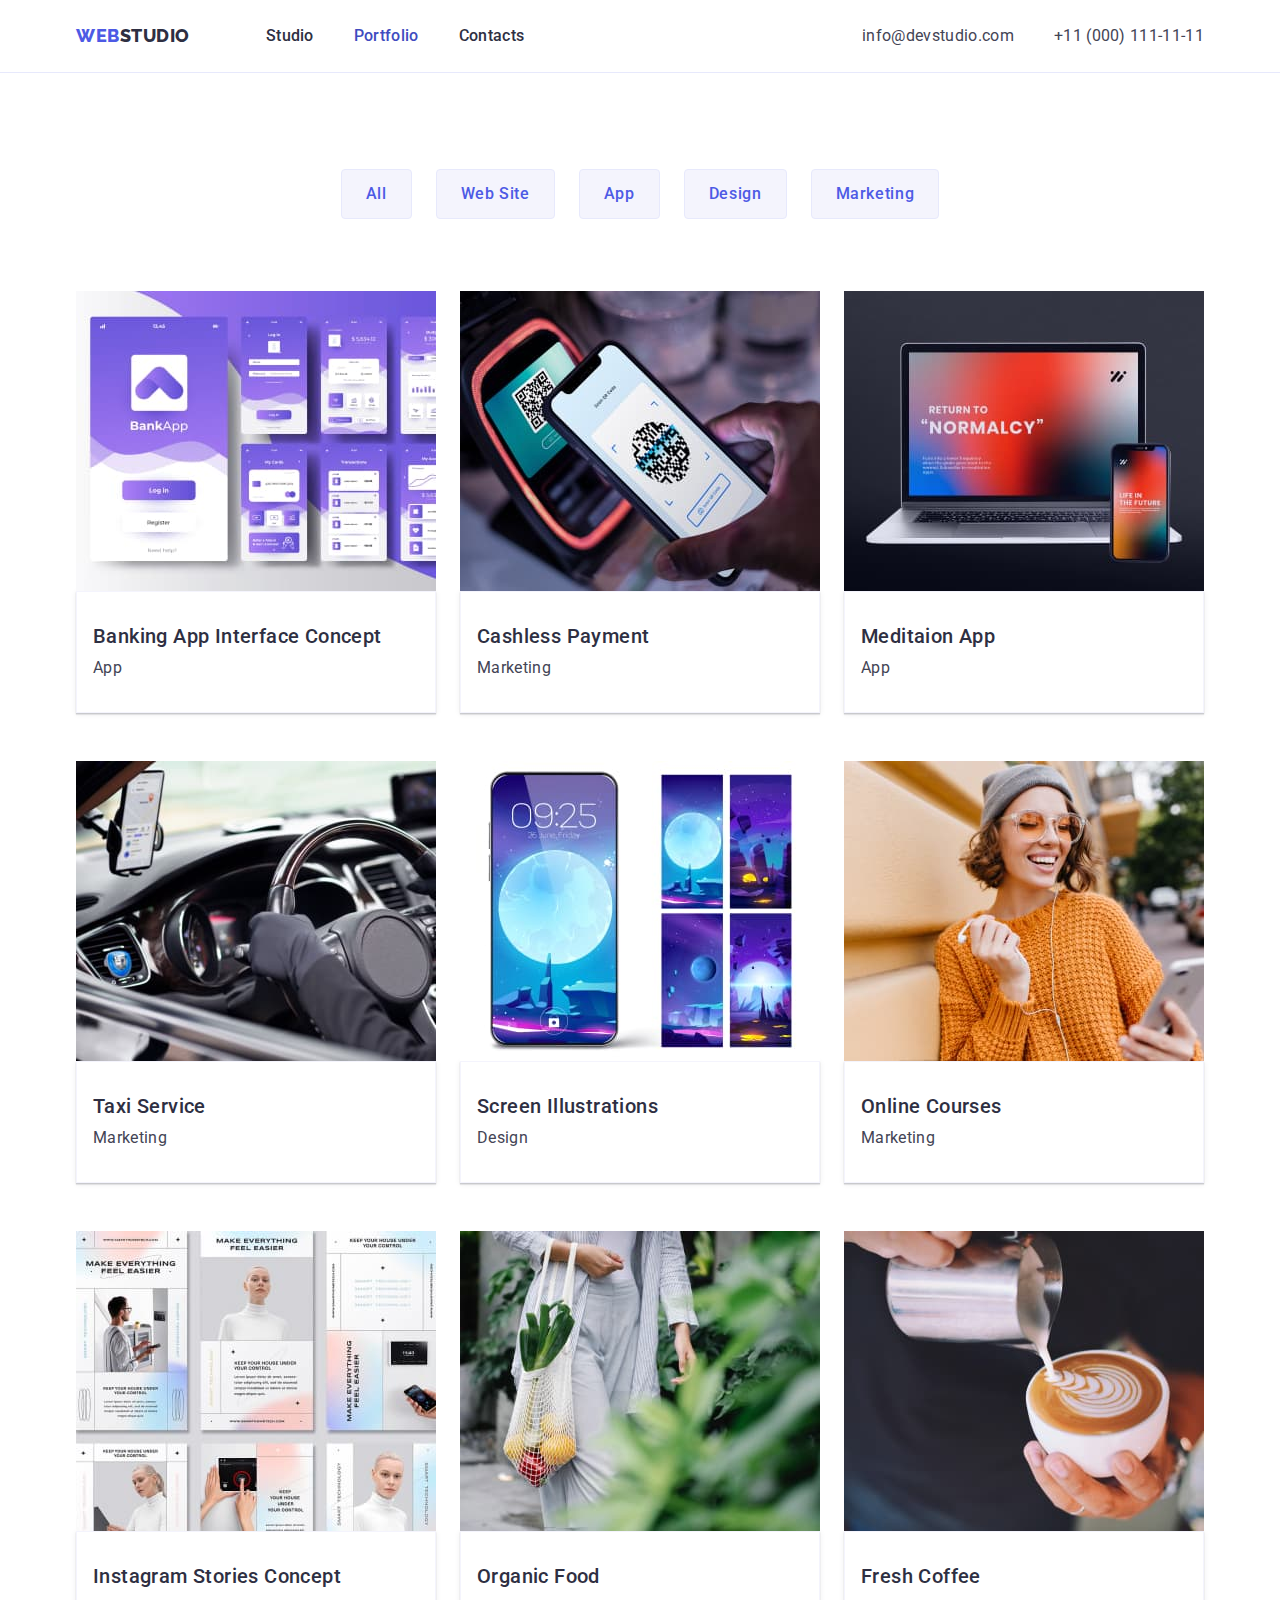
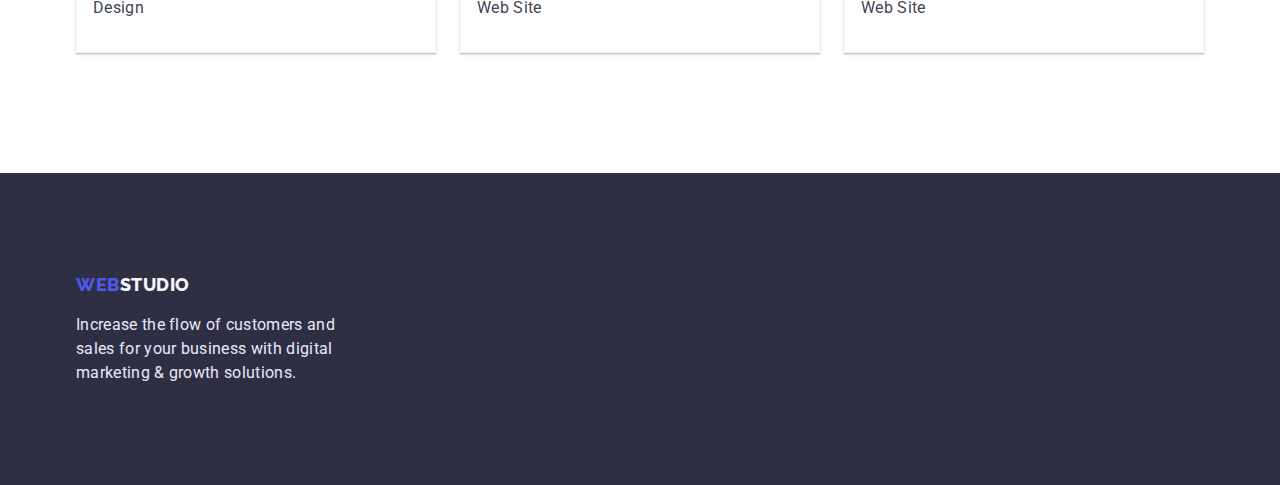
==== portfolio.html @ fc983c30 "Initial commit" ====
<!DOCTYPE html>
<html lang="en">
  <head>
    <meta charset="UTF-8" />
    <meta http-equiv="X-UA-Compatible" content="IE=edge" />
    <meta name="viewport" content="width=device-width, initial-scale=1.0" />
    <title>Web Studio (Version 3.0)</title>
    <link rel="preconnect" href="https://fonts.googleapis.com" />
    <link rel="preconnect" href="https://fonts.gstatic.com" crossorigin />
    <link
      href="https://fonts.googleapis.com/css2?family=Raleway:wght@800&family=Roboto:wght@400;500;700;900&display=swap"
      rel="stylesheet"
    />
    <link
      rel="stylesheet"
      href="https://cdnjs.cloudflare.com/ajax/libs/modern-normalize/1.0.0/modern-normalize.min.css"
    />
    <link href="./css/style.css" rel="stylesheet" type="text/css" />
  </head>
  <body>
    <!-- Main menu -->
    <header class="header-main">
      <div class="header-container container">
        <nav class="nav-menu">
          <a class="logo-text" href="./index.html"
            ><span class="logo-color">Web</span>Studio</a
          >
          <ul class="nav-list">
            <li><a class="nav-link" href="./index.html">Studio</a></li>
            <li>
              <a class="nav-link current" href="./portfolio.html">Portfolio</a>
            </li>
            <li><a class="nav-link" href="">Contacts</a></li>
          </ul>
        </nav>
        <!-- Address Block -->
        <address class="address-block">
          <ul class="address-list">
            <li>
              <a class="address-list-item" href="mailto:info@devstudio.com"
                >info@devstudio.com
              </a>
            </li>
            <li>
              <a class="address-list-item" href="tel:+110001111111"
                >+11 (000) 111-11-11</a
              >
            </li>
          </ul>
        </address>
      </div>
    </header>
    <!-- Base menu -->
    <main>
      <!-- Section main -->
      <section class="section section-main">
        <h1 class="visually-hidden"></h1>
        <!-- List filters buttons -->
        <div class="container">
          <ul class="filters-list">
            <li><button class="filter-btn" type="button">All</button></li>
            <li><button class="filter-btn" type="button">Web Site</button></li>
            <li><button class="filter-btn" type="button">App</button></li>
            <li><button class="filter-btn" type="button">Design</button></li>
            <li><button class="filter-btn" type="button">Marketing</button></li>
          </ul>
          <!-- list cards -->
          <ul class="list-cards">
            <li class="card-item">
              <a href="#" class="link link-portfolio-cards">
                <img
                  src="./images/port 1.jpg"
                  alt="banking app"
                  width="360"
                  height="300"
                />
                <div class="card-wrap-gallery">
                  <h2 class="title-card">Banking App Interface Concept</h2>
                  <p class="text-card">App</p>
                </div>
              </a>
            </li>
            <li class="card-item">
              <a href="#" class="link link-portfolio-cards">
                <img
                  src="./images/port 2.jpg"
                  alt="Cashless Payment"
                  width="360"
                  height="300"
                />
                <div class="card-wrap-gallery">
                  <h2 class="title-card">Cashless Payment</h2>
                  <p class="text-card">Marketing</p>
                </div>
              </a>
            </li>
            <li class="card-item">
              <a href="#" class="link link-portfolio-cards">
                <img
                  src="./images/port 3.jpg"
                  alt="Meditaion App"
                  width="360"
                  height="300"
                />
                <div class="card-wrap-gallery">
                  <h2 class="title-card">Meditaion App</h2>
                  <p class="text-card">App</p>
                </div>
              </a>
            </li>
            <li class="card-item">
              <a href="#" class="link link-portfolio-cards">
                <img
                  src="./images/port 4.jpg"
                  alt="Taxi Service"
                  width="360"
                  height="300"
                />
                <div class="card-wrap-gallery">
                  <h2 class="title-card">Taxi Service</h2>
                  <p class="text-card">Marketing</p>
                </div>
              </a>
            </li>
            <li class="card-item">
              <a href="#" class="link link-portfolio-cards">
                <img
                  src="./images/port 5.jpg"
                  alt="Screen Illustrations"
                  width="360"
                  height="300"
                />
                <div class="card-wrap-gallery">
                  <h2 class="title-card">Screen Illustrations</h2>
                  <p class="text-card">Design</p>
                </div>
              </a>
            </li>
            <li class="card-item">
              <a href="#" class="link link-portfolio-cards">
                <img
                  src="./images/port 6.jpg"
                  alt="Online Courses"
                  width="360"
                  height="300"
                />
                <div class="card-wrap-gallery">
                  <h2 class="title-card">Online Courses</h2>
                  <p class="text-card">Marketing</p>
                </div>
              </a>
            </li>
            <li class="card-item">
              <a href="#" class="link link-portfolio-cards">
                <img
                  src="./images/port 7.jpg"
                  alt="Instagram Stories Concept"
                  width="360"
                  height="300"
                />
                <div class="card-wrap-gallery">
                  <h2 class="title-card">Instagram Stories Concept</h2>
                  <p class="text-card">Design</p>
                </div>
              </a>
            </li>
            <li class="card-item">
              <a href="#" class="link link-portfolio-cards">
                <img
                  src="./images/port 8.jpg"
                  alt="Organic Food"
                  width="360"
                  height="300"
                />
                <div class="card-wrap-gallery">
                  <h2 class="title-card">Organic Food</h2>
                  <p class="text-card">Web Site</p>
                </div>
              </a>
            </li>
            <li class="card-item">
              <a href="#" class="link-portfolio-cards">
                <img
                  src="./images/port 9.jpg"
                  alt="Fresh Coffee"
                  width="360"
                  height="300"
                />
                <div class="card-wrap-gallery">
                  <h2 class="title-card">Fresh Coffee</h2>
                  <p class="text-card">Web Site</p>
                </div>
              </a>
            </li>
          </ul>
        </div>
      </section>
    </main>
    <!-- footer -->
    <footer class="footer">
      <div class="container">
        <a class="footer-logo-text" href="./index.html"
          ><span class="logo-color">Web</span>Studio</a
        >
        <p class="text-footer">
          Increase the flow of customers and sales for your business with
          digital marketing & growth solutions.
        </p>
      </div>
    </footer>
  </body>
</html>
---- css/style.css ----
h1,
h2,
h3,
p {
  margin-top: 0;
  margin-bottom: 0;
}
ul {
  margin: 0;
  padding-left: 0;
}
button {
  cursor: pointer;
}
img {
  display: block;
}

body {
  font-family: "Roboto", sans-serif;
}
:root {
  --color-nav: #2e2f42;
  --hover-focus-color-nav: #434455;
  --color-change-logo: #4d5ae5;
  --color-background: #ffffff;
  --color-btn: #f4f4fd;
  --color-footer: #e7e9fc;
  --color-address: #404bbf;
}
.section {
  padding-top: 120px;
  padding-bottom: 120px;
}
/* Header */
.header-main {
  border-bottom: 1px solid var(--color-footer);
  padding-top: 24px;
  padding-bottom: 24px;
}
.container {
  width: 1158px;
  padding-left: 15px;
  padding-right: 15px;
  margin-left: auto;
  margin-right: auto;
}
.header-container {
  display: flex;
  align-items: center;
}
.address-block {
  margin-left: auto;
}
.address-list {
  display: flex;
  align-items: center;
}
.nav-link:hover,
.nav-link:focus,
.nav-link.current {
  color: var(--color-address);
}
.nav-menu {
  display: flex;
}
.nav-link {
  font-weight: 500;
  font-size: 16px;
  line-height: 1.5;
  letter-spacing: 0.02em;
  color: var(--color-nav);
  text-decoration: none;
}

.logo-text {
  font-family: "Raleway";
  font-weight: 800;
  font-size: 18px;
  line-height: 1.33;
  letter-spacing: 0.03em;
  text-transform: uppercase;
  color: var(--color-nav);
  text-decoration: none;

  margin-right: 76px;
}
.logo-color {
  color: var(--color-change-logo);
}

.nav-list {
  list-style-type: none;
  display: flex;
  gap: 40px;
}

.nav-list-item {
  font-weight: 500;
  font-size: 16px;
  line-height: 1.5;
  letter-spacing: 0.02em;
  color: var(--color-nav);
}
/* address list */
.address-list {
  list-style-type: none;
  display: flex;
  gap: 40px;
}
.address-list-item {
  text-decoration: none;
  color: var(--hover-focus-color-nav);
  font-style: normal;
  font-weight: 400;
  font-size: 16px;
  line-height: 1.5;
  letter-spacing: 0.02em;
}

.address-list-item:hover,
.address-list-item:focus {
  color: var(--color-address);
}
.visually-hidden {
  position: absolute;
  white-space: nowrap;
  width: 1px;
  height: 1px;
  overflow: hidden;
  border: 0;
  padding: 0;
  clip: rect(0 0 0 0);
  clip-path: inset(50%);
  margin: -1px;
}
/* section hero */
.section-hero {
  background: var(--color-nav);

  padding-top: 188px;
  padding-bottom: 188px;
}
.hero-content {
  max-width: 496px;
  margin-left: auto;
  margin-right: auto;
}
.list-features {
  list-style-type: none;
}
.title-btn {
  font-weight: 700;
  font-size: 56px;
  line-height: 1.1;
  text-align: center;
  letter-spacing: 0.02em;
  color: var(--color-background);
}
.btn:hover,
.btn:focus {
  background: var(--color-address);
}
.btn {
  font-family: "Roboto";
  background: var(--color-change-logo);
  font-weight: 500;
  font-size: 16px;
  line-height: 1.5;
  letter-spacing: 0.04em;
  color: var(--color-background);
  cursor: pointer;
  border: 0;

  box-shadow: 0px 4px 4px rgb(0 0 0 / 15%);
  margin-top: 48px;
  margin-left: auto;
  margin-right: auto;
  padding: 16px 32px;
  display: block;
  border-radius: 4px;
}
/* Features section */

.item-features,
.item-skills,
.item-team {
  list-style-type: none;
}
.list-features {
  display: flex;
  gap: 24px;
}
.title-features {
  font-weight: 500;
  font-size: 20px;
  line-height: 1.2;
  letter-spacing: 0.02em;
  color: var(--color-nav);
}
.text-features {
  font-size: 16px;
  line-height: 1.2;
  letter-spacing: 0.02em;
  color: var(--hover-focus-color-nav);

  margin-top: 8px;
}
/* section skills */
.section-skills {
  padding-top: 0;
}
.list-skills {
  display: flex;
  gap: 24px;
}
.title-section {
  font-weight: 700;
  font-size: 36px;
  line-height: 1.11;
  letter-spacing: 0.02em;
  text-transform: capitalize;
  color: var(--color-nav);

  margin-bottom: 72px;
  text-align: center;
}

/* section team */
.section-team {
  background: var(--color-btn);
}
.list-team {
  display: flex;
  gap: 24px;
}
.title-name {
  font-weight: 500;
  font-size: 20px;
  line-height: 1.2;
  letter-spacing: 0.02em;
  color: var(--color-nav);

  text-align: center;
  margin-bottom: 8px;
}
.title-major {
  font-size: 16px;
  line-height: 1.5;
  letter-spacing: 0.02em;
  color: var(--hover-focus-color-nav);

  text-align: center;
}
.wrap-card {
  padding: 32px 16px;
  box-shadow: 0px 1px 6px rgba(46, 47, 66, 0.08),
    0px 1px 1px rgba(46, 47, 66, 0.16), 0px 2px 1px rgba(46, 47, 66, 0.08);
  border-radius: 0px 0px 4px 4px;
  background: var(--color-background);
}
/* footer */
.footer-logo-text {
  font-family: "Raleway";
  font-weight: 800;
  font-size: 18px;
  line-height: 1.33;
  font-weight: 800;
  letter-spacing: 0.03em;
  text-transform: uppercase;
  color: var(--color-btn);
  text-decoration: none;
}
.text-footer {
  font-weight: 400;
  font-size: 16px;
  line-height: 1.5;
  letter-spacing: 0.02em;
  color: var(--color-footer);

  margin-top: 16px;
  display: block;
  width: 264px;
}
.footer {
  background: var(--color-nav);
  padding-top: 100px;
  padding-bottom: 100px;
}
/* styles for portfolio */
/* filters buttons */
.section-main {
  padding-top: 96px;
}
.filter-btn:hover,
.filter-btn:focus {
  background-color: var(--color-address);
  color: var(--color-background);
}
.filter-btn {
  font-family: "Roboto";
  font-weight: 500;
  font-size: 16px;
  line-height: 1.5;
  letter-spacing: 0.04em;
  color: var(--color-change-logo);
  cursor: pointer;
  background-color: var(--color-btn);

  padding: 12px 24px;
  border: 1px solid #e7e9fc;
  border-radius: 4px;
}
.filters-list {
  list-style-type: none;
  display: flex;
  gap: 24px;
  justify-content: center;
  margin-bottom: 72px;
}

/* list cards */
.list-cards {
  display: flex;
  gap: 48px 24px;
  flex-wrap: wrap;
}
.card-item {
  list-style-type: none;
}
.title-card {
  font-weight: 500;
  font-size: 20px;
  line-height: 1.2;
  letter-spacing: 0.02em;
  color: var(--color-nav);
}
.text-card {
  font-weight: 400;
  font-size: 16px;
  line-height: 1.5;
  letter-spacing: 0.02em;
  color: var(--hover-focus-color-nav);

  padding-top: 8px;
}
.card-wrap-gallery {
  border: 0.5px solid var(--color-btn);
  box-shadow: 0px 1px 6px rgba(46, 47, 66, 0.08),
    0px 1px 1px rgba(46, 47, 66, 0.16), 0px 2px 1px rgba(46, 47, 66, 0.08);
  padding: 32px 16px 32px 16px;
}
.link-portfolio-cards {
  text-decoration: none;
}
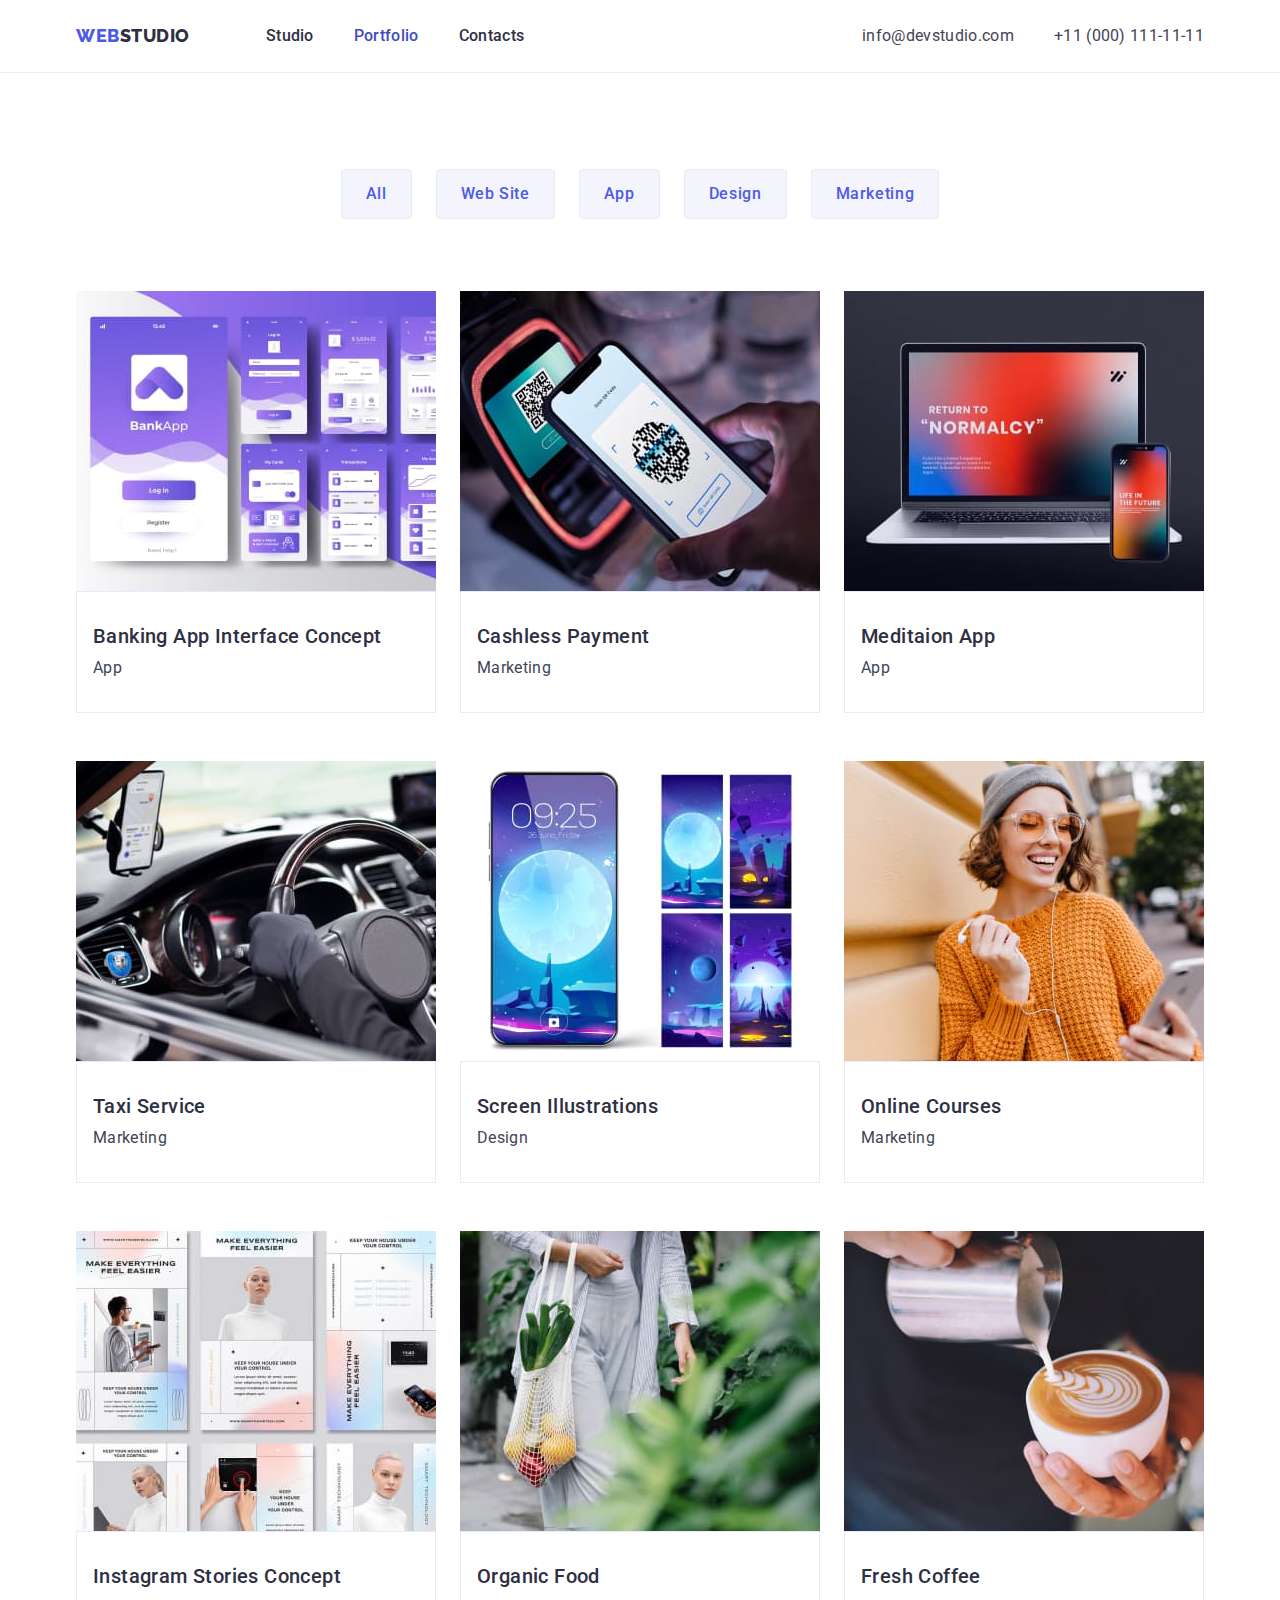
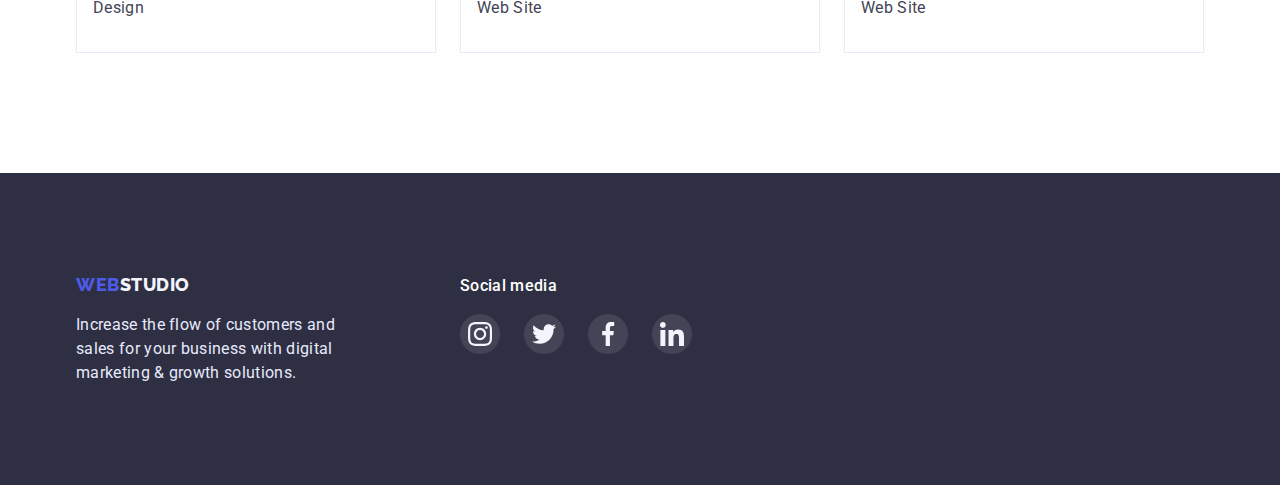
==== commit c468d305: "dz4 complete" ====
--- a/portfolio.html
+++ b/portfolio.html
@@ -199,13 +199,48 @@
     <!-- footer -->
     <footer class="footer">
       <div class="container">
-        <a class="footer-logo-text" href="./index.html"
-          ><span class="logo-color">Web</span>Studio</a
-        >
-        <p class="text-footer">
-          Increase the flow of customers and sales for your business with
-          digital marketing & growth solutions.
-        </p>
+        <div class="footer-container">
+          <a class="footer-logo-text" href="./index.html"
+            ><span class="logo-color">Web</span>Studio</a
+          >
+          <p class="text-footer">
+            Increase the flow of customers and sales for your business with
+            digital marketing & growth solutions.
+          </p>
+        </div>
+        <div class="footer-social-media">
+          <p class="footer-title">Social media</p>
+          <ul class="footer-list">
+            <li class="footer-item">
+              <a class="footer-link" href="#">
+                <svg class="footer-icon" width="24" height="24">
+                  <use href="/images/icons.svg#icon-instagram"></use>
+                </svg>
+              </a>
+            </li>
+            <li class="footer-item">
+              <a class="footer-link" href="#">
+                <svg class="footer-icon" width="24" height="24">
+                  <use href="/images/icons.svg#icon-twitter"></use>
+                </svg>
+              </a>
+            </li>
+            <li class="footer-item">
+              <a class="footer-link" href="#">
+                <svg class="footer-icon" width="24" height="24">
+                  <use href="/images/icons.svg#icon-facebook"></use>
+                </svg>
+              </a>
+            </li>
+            <li class="footer-item">
+              <a class="footer-link" href="#">
+                <svg class="footer-icon" width="24" height="24">
+                  <use href="/images/icons.svg#icon-linkedin"></use>
+                </svg>
+              </a>
+            </li>
+          </ul>
+        </div>
       </div>
     </footer>
   </body>
--- a/css/style.css
+++ b/css/style.css
@@ -27,6 +27,8 @@
   --color-btn: #f4f4fd;
   --color-footer: #e7e9fc;
   --color-address: #404bbf;
+  --color-icon: #8e8f99;
+  --color-hover-footer-icon: #31d0aa;
 }
 .section {
   padding-top: 120px;
@@ -138,6 +140,16 @@
 .section-hero {
   background: var(--color-nav);
 
+  margin-left: auto;
+  margin-right: auto;
+  max-width: 1440px;
+  background-image: linear-gradient(
+      to right,
+      rgba(46, 47, 66, 0.7),
+      rgba(46, 47, 66, 0.7)
+    ),
+    url(../images/people-office.jpg);
+
   padding-top: 188px;
   padding-bottom: 188px;
 }
@@ -181,7 +193,7 @@
   border-radius: 4px;
 }
 /* Features section */
-
+.list-features-icon,
 .item-features,
 .item-skills,
 .item-team {
@@ -190,6 +202,16 @@
 .list-features {
   display: flex;
   gap: 24px;
+}
+.features-icon {
+  display: flex;
+  justify-content: center;
+  align-items: center;
+  width: 264px;
+  height: 112px;
+  border-radius: 4px;
+  margin-bottom: 8px;
+  background-color: var(--color-btn);
 }
 .title-features {
   font-weight: 500;
@@ -258,6 +280,69 @@
     0px 1px 1px rgba(46, 47, 66, 0.16), 0px 2px 1px rgba(46, 47, 66, 0.08);
   border-radius: 0px 0px 4px 4px;
   background: var(--color-background);
+}
+.list-social-media-team {
+  display: flex;
+  gap: 24px;
+  list-style-type: none;
+}
+.item-social-media {
+  width: 40px;
+  height: 40px;
+  margin-top: 8px;
+}
+.link-social-media {
+  background-color: var(--color-change-logo);
+  width: 100%;
+  height: 100%;
+  display: flex;
+  justify-content: center;
+  align-items: center;
+  border-radius: 50%;
+}
+
+.item-team {
+  box-shadow: 0px 1px 6px rgba(46, 47, 66, 0.08),
+    0px 1px 1px rgba(46, 47, 66, 0.16), 0px 2px 1px rgba(46, 47, 66, 0.08);
+  border-radius: 0px 0px 4px 4px;
+}
+.link-social-media:is(:hover, :focus) {
+  background-color: var(--color-address);
+}
+/* Customers */
+.customers {
+  font-weight: 700;
+  font-size: 36px;
+  line-height: 1.11;
+  text-align: center;
+  margin-bottom: 72px;
+  letter-spacing: 0.02em;
+  text-transform: capitalize;
+  color: var(--color-nav);
+}
+.list-customers {
+  display: flex;
+  gap: 24px;
+  list-style-type: none;
+  justify-content: center;
+}
+.customers-link {
+  display: flex;
+  justify-content: center;
+  align-items: center;
+  border: 1px solid var(--color-icon);
+  border-radius: 4px;
+  width: 168px;
+  height: 88px;
+  fill: var(--color-icon) #8e8f99;
+}
+.customers-link:is(:hover, :focus) {
+  fill: var(--color-address);
+  border-color: var(--color-address);
+}
+.customers-icon {
+  width: 104px;
+  height: 56px;
 }
 /* footer */
 .footer-logo-text {
@@ -282,11 +367,56 @@
   display: block;
   width: 264px;
 }
+.footer .container {
+  display: flex;
+  align-items: baseline;
+}
+.footer-container {
+  margin-right: 120px;
+  max-width: 264px;
+}
 .footer {
   background: var(--color-nav);
   padding-top: 100px;
   padding-bottom: 100px;
 }
+.footer-social-media {
+  font-family: "Roboto";
+  font-weight: 500;
+  font-size: 16px;
+  line-height: 1.5;
+  letter-spacing: 0.02em;
+  color: #ffffff;
+}
+
+.footer-list {
+  display: flex;
+  gap: 24px;
+  margin-top: 16px;
+  list-style-type: none;
+}
+.footer-item {
+  width: 40px;
+  height: 40px;
+}
+.footer-icon {
+  width: 24px;
+  height: 24px;
+}
+
+.footer-link {
+  display: flex;
+  justify-content: center;
+  align-items: center;
+  width: 100%;
+  height: 100%;
+  background: rgba(255, 255, 255, 0.1);
+  border-radius: 50%;
+}
+.footer-link:is(:hover, :focus) {
+  background-color: var(--color-hover-footer-icon);
+}
+
 /* styles for portfolio */
 /* filters buttons */
 .section-main {
@@ -296,6 +426,8 @@
 .filter-btn:focus {
   background-color: var(--color-address);
   color: var(--color-background);
+  box-shadow: 0px 3px 1px rgba(0, 0, 0, 0.1), 0px 2px 1px rgba(0, 0, 0, 0.08),
+    0px 2px 2px rgba(0, 0, 0, 0.12);
 }
 .filter-btn {
   font-family: "Roboto";
@@ -308,7 +440,7 @@
   background-color: var(--color-btn);
 
   padding: 12px 24px;
-  border: 1px solid #e7e9fc;
+  border: 1px solid var(--color-footer);
   border-radius: 4px;
 }
 .filters-list {
@@ -346,10 +478,15 @@
 }
 .card-wrap-gallery {
   border: 0.5px solid var(--color-btn);
+  /* box-shadow: 0px 1px 6px rgba(46, 47, 66, 0.08),
+    0px 1px 1px rgba(46, 47, 66, 0.16), 0px 2px 1px rgba(46, 47, 66, 0.08); */
+  padding: 32px 16px 32px 16px;
+  border: 1px solid var(--color-footer);
+}
+.link-portfolio-cards {
+  text-decoration: none;
+}
+.card-wrap-gallery:hover {
   box-shadow: 0px 1px 6px rgba(46, 47, 66, 0.08),
     0px 1px 1px rgba(46, 47, 66, 0.16), 0px 2px 1px rgba(46, 47, 66, 0.08);
-  padding: 32px 16px 32px 16px;
-}
-.link-portfolio-cards {
-  text-decoration: none;
-}
+}
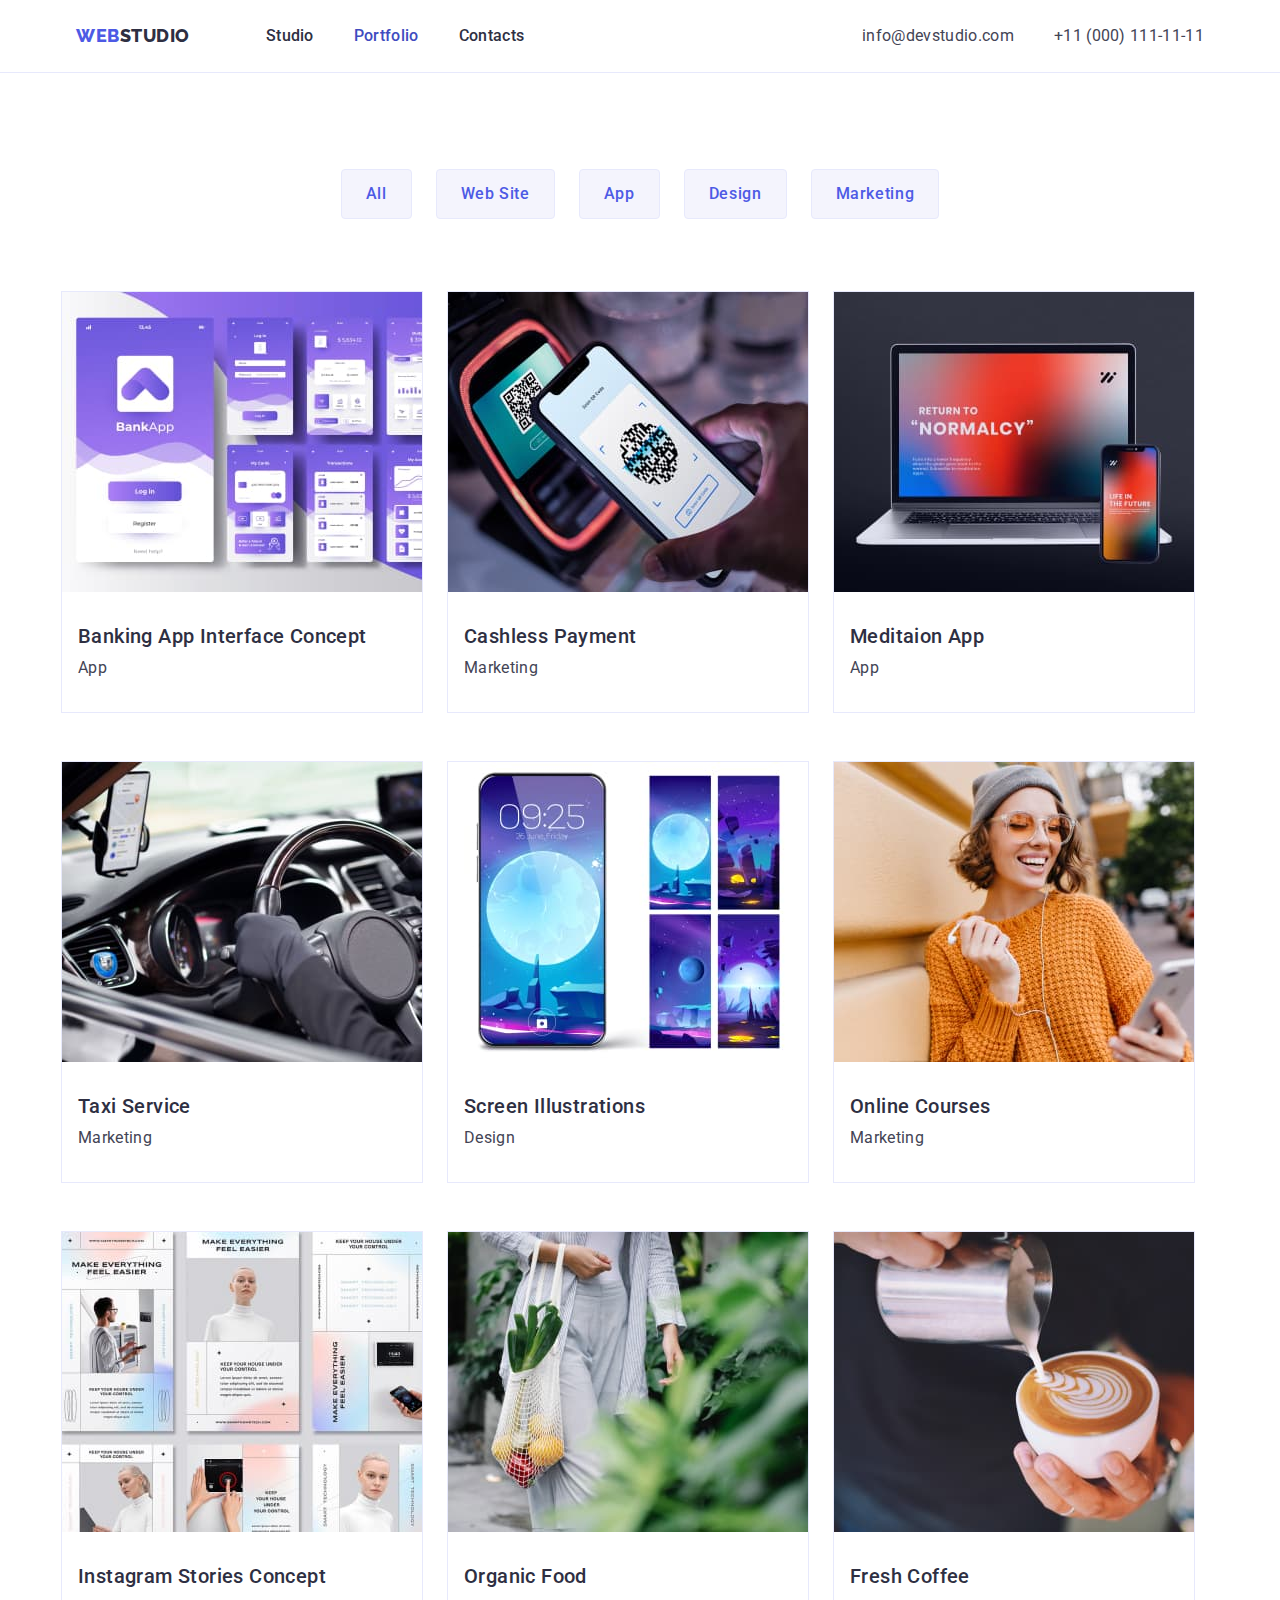
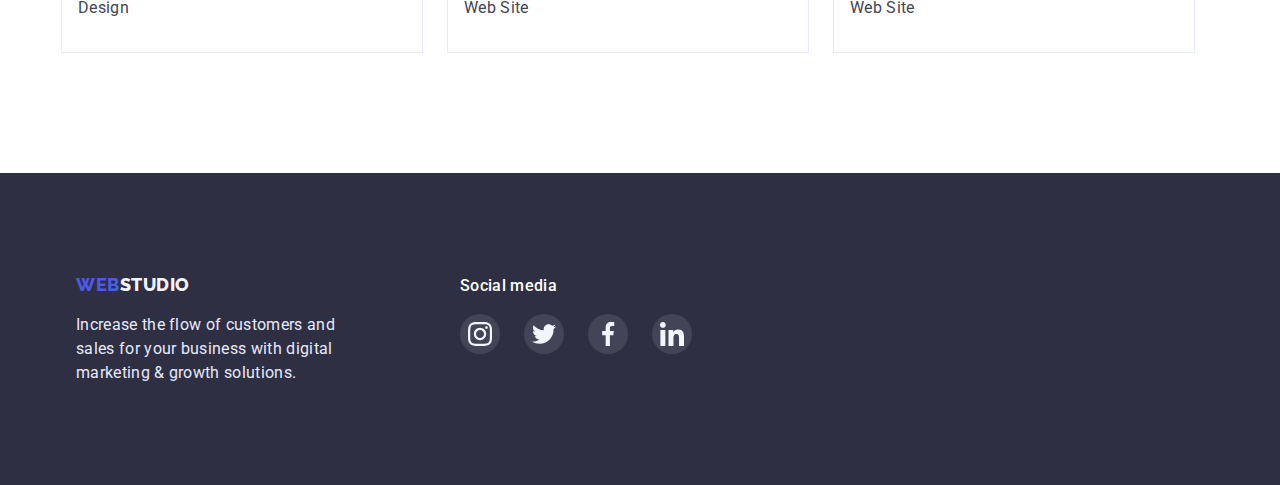
==== commit 0be56afc: "fix after check mentor" ====
--- a/portfolio.html
+++ b/portfolio.html
@@ -56,7 +56,7 @@
       <section class="section section-main">
         <h1 class="visually-hidden"></h1>
         <!-- List filters buttons -->
-        <div class="container">
+        <div class="container container-portfolio">
           <ul class="filters-list">
             <li><button class="filter-btn" type="button">All</button></li>
             <li><button class="filter-btn" type="button">Web Site</button></li>
@@ -214,28 +214,28 @@
             <li class="footer-item">
               <a class="footer-link" href="#">
                 <svg class="footer-icon" width="24" height="24">
-                  <use href="/images/icons.svg#icon-instagram"></use>
-                </svg>
-              </a>
-            </li>
-            <li class="footer-item">
-              <a class="footer-link" href="#">
-                <svg class="footer-icon" width="24" height="24">
-                  <use href="/images/icons.svg#icon-twitter"></use>
-                </svg>
-              </a>
-            </li>
-            <li class="footer-item">
-              <a class="footer-link" href="#">
-                <svg class="footer-icon" width="24" height="24">
-                  <use href="/images/icons.svg#icon-facebook"></use>
-                </svg>
-              </a>
-            </li>
-            <li class="footer-item">
-              <a class="footer-link" href="#">
-                <svg class="footer-icon" width="24" height="24">
-                  <use href="/images/icons.svg#icon-linkedin"></use>
+                  <use href="./images/icons.svg#icon-instagram"></use>
+                </svg>
+              </a>
+            </li>
+            <li class="footer-item">
+              <a class="footer-link" href="#">
+                <svg class="footer-icon" width="24" height="24">
+                  <use href="./images/icons.svg#icon-twitter"></use>
+                </svg>
+              </a>
+            </li>
+            <li class="footer-item">
+              <a class="footer-link" href="#">
+                <svg class="footer-icon" width="24" height="24">
+                  <use href="./images/icons.svg#icon-facebook"></use>
+                </svg>
+              </a>
+            </li>
+            <li class="footer-item">
+              <a class="footer-link" href="#">
+                <svg class="footer-icon" width="24" height="24">
+                  <use href="./images/icons.svg#icon-linkedin"></use>
                 </svg>
               </a>
             </li>
--- a/css/style.css
+++ b/css/style.css
@@ -203,10 +203,11 @@
   display: flex;
   gap: 24px;
 }
-.features-icon {
+.icon-features {
   display: flex;
   justify-content: center;
   align-items: center;
+
   width: 264px;
   height: 112px;
   border-radius: 4px;
@@ -222,7 +223,7 @@
 }
 .text-features {
   font-size: 16px;
-  line-height: 1.2;
+  line-height: 1.5;
   letter-spacing: 0.02em;
   color: var(--hover-focus-color-nav);
 
@@ -285,11 +286,11 @@
   display: flex;
   gap: 24px;
   list-style-type: none;
+  margin-top: 8px;
 }
 .item-social-media {
   width: 40px;
   height: 40px;
-  margin-top: 8px;
 }
 .link-social-media {
   background-color: var(--color-change-logo);
@@ -334,7 +335,7 @@
   border-radius: 4px;
   width: 168px;
   height: 88px;
-  fill: var(--color-icon) #8e8f99;
+  fill: var(--color-icon);
 }
 .customers-link:is(:hover, :focus) {
   fill: var(--color-address);
@@ -386,7 +387,7 @@
   font-size: 16px;
   line-height: 1.5;
   letter-spacing: 0.02em;
-  color: #ffffff;
+  color: var(--color-background);
 }
 
 .footer-list {
@@ -398,6 +399,7 @@
 .footer-item {
   width: 40px;
   height: 40px;
+  color: var(--color-background);
 }
 .footer-icon {
   width: 24px;
@@ -422,12 +424,17 @@
 .section-main {
   padding-top: 96px;
 }
+.container-portfolio {
+  padding-left: 0;
+  padding-right: 0;
+}
 .filter-btn:hover,
 .filter-btn:focus {
   background-color: var(--color-address);
   color: var(--color-background);
   box-shadow: 0px 3px 1px rgba(0, 0, 0, 0.1), 0px 2px 1px rgba(0, 0, 0, 0.08),
     0px 2px 2px rgba(0, 0, 0, 0.12);
+  border-color: transparent;
 }
 .filter-btn {
   font-family: "Roboto";
@@ -459,6 +466,8 @@
 }
 .card-item {
   list-style-type: none;
+  /* border: 1px solid var(--color-footer);
+  background: var(--color-background); */
 }
 .title-card {
   font-weight: 500;
@@ -474,19 +483,20 @@
   letter-spacing: 0.02em;
   color: var(--hover-focus-color-nav);
 
-  padding-top: 8px;
+  margin-top: 8px;
 }
 .card-wrap-gallery {
-  border: 0.5px solid var(--color-btn);
-  /* box-shadow: 0px 1px 6px rgba(46, 47, 66, 0.08),
-    0px 1px 1px rgba(46, 47, 66, 0.16), 0px 2px 1px rgba(46, 47, 66, 0.08); */
   padding: 32px 16px 32px 16px;
-  border: 1px solid var(--color-footer);
+  border-top: 0;
 }
 .link-portfolio-cards {
   text-decoration: none;
-}
-.card-wrap-gallery:hover {
+  display: block;
+  border: 1px solid var(--color-footer);
+  background: var(--color-background);
+}
+.link-portfolio-cards:is(:hover, :focus) {
+  border: 1px solid var(--color-btn);
   box-shadow: 0px 1px 6px rgba(46, 47, 66, 0.08),
     0px 1px 1px rgba(46, 47, 66, 0.16), 0px 2px 1px rgba(46, 47, 66, 0.08);
 }
